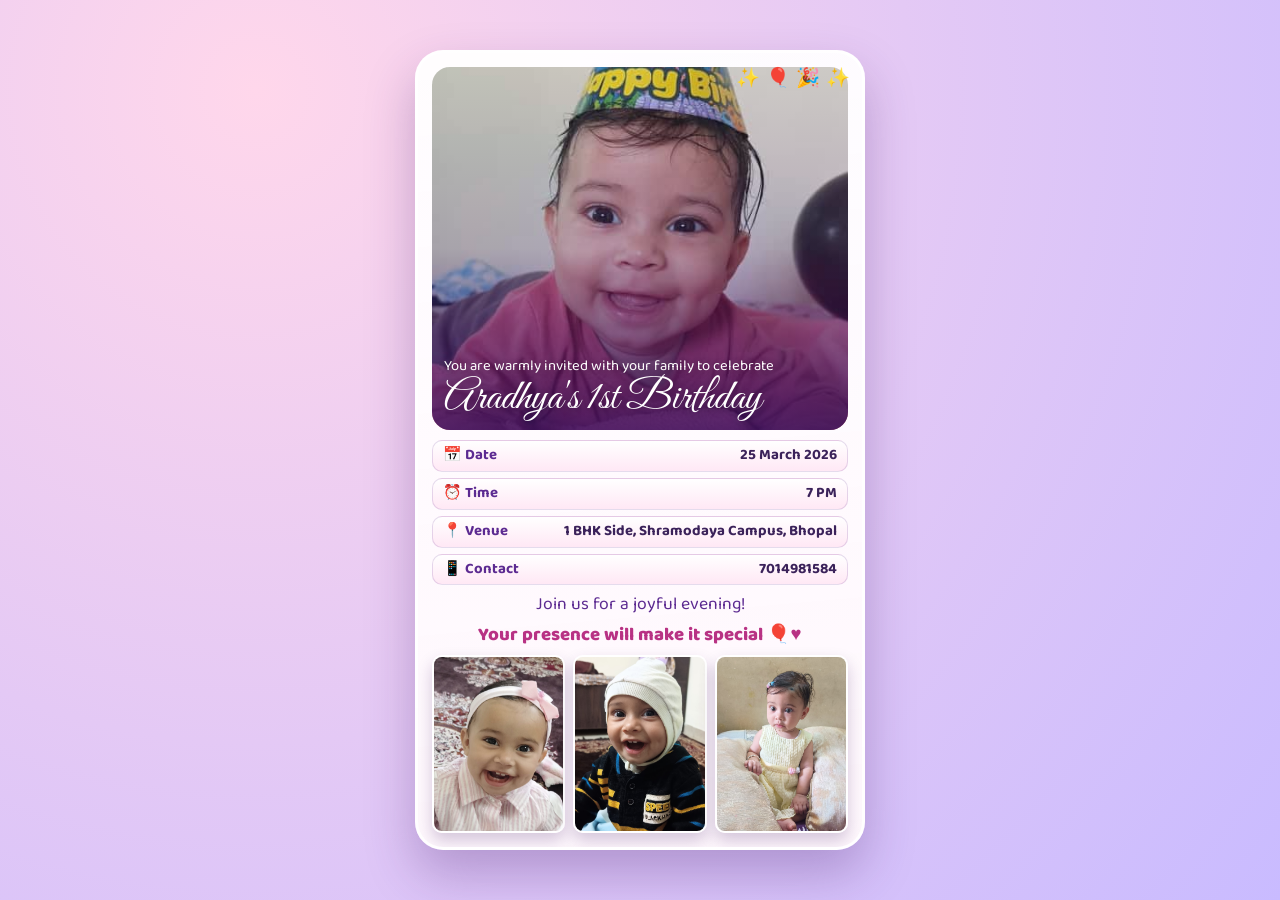
==== video-invite.html @ 9c2704dc "first commit" ====
<!DOCTYPE html>
<html lang="en">
  <head>
    <meta charset="UTF-8" />
    <meta name="viewport" content="width=device-width, initial-scale=1.0" />
    <title>Aradhya Birthday Video Invite</title>
    <link rel="preconnect" href="https://fonts.googleapis.com" />
    <link rel="preconnect" href="https://fonts.gstatic.com" crossorigin />
    <link
      href="https://fonts.googleapis.com/css2?family=Baloo+2:wght@400;600;700;800&family=Great+Vibes&display=swap"
      rel="stylesheet"
    />
    <link rel="stylesheet" href="video-style.css" />
  </head>
  <body>
    <main class="video-stage">
      <section class="video-card" aria-label="Aradhya first birthday invitation">
        <div class="sparkles" aria-hidden="true">
          <span>✨</span>
          <span>🎈</span>
          <span>🎉</span>
          <span>✨</span>
        </div>

        <div class="hero-block">
          <img src="./img/image-15.jpeg" alt="Aradhya smiling in birthday cap" />
          <div class="hero-gradient"></div>
          <div class="hero-text">
            <p>You are warmly invited with your family to celebrate</p>
            <h1>Aradhya's 1st Birthday</h1>
          </div>
        </div>

        <div class="details">
          <p><span>📅 Date</span><strong>25 March 2026</strong></p>
          <p><span>⏰ Time</span><strong>7 PM</strong></p>
          <p><span>📍 Venue</span><strong>1 BHK Side, Shramodaya Campus, Bhopal</strong></p>
          <p><span>📱 Contact</span><strong>7014981584</strong></p>
        </div>

        <p class="line">Join us for a joyful evening!</p>
        <p class="line strong">Your presence will make it special 🎈♥️</p>

        <div class="memory-row" aria-label="Photo memories">
          <img src="./img/image-3.jpeg" alt="Aradhya smiling in pink outfit" />
          <img src="./img/image-10.jpeg" alt="Aradhya in winter cap smiling" />
          <img src="./img/image-13.jpeg" alt="Aradhya in yellow dress" />
        </div>
      </section>
    </main>

    <script src="video-script.js"></script>
  </body>
</html>
---- video-style.css ----
:root {
  --bg1: #ffd7eb;
  --bg2: #c9bbff;
  --card: #fff8fd;
  --ink: #2d1844;
  --purple: #5c2a91;
  --rose: #b83284;
}

* {
  box-sizing: border-box;
}

html,
body {
  margin: 0;
  width: 100%;
  height: 100%;
}

body {
  font-family: "Baloo 2", cursive;
  color: var(--ink);
  overflow: hidden;
  background: radial-gradient(circle at 20% 10%, var(--bg1), var(--bg2));
}

.video-stage {
  width: 100vw;
  height: 100vh;
  display: grid;
  place-items: center;
  padding: 2vh;
}

.video-card {
  width: min(92vw, 450px);
  aspect-ratio: 9 / 16;
  background: linear-gradient(175deg, rgba(255, 255, 255, 0.94), var(--card));
  border-radius: 28px;
  border: 3px solid rgba(255, 255, 255, 0.85);
  box-shadow: 0 24px 50px rgba(63, 26, 105, 0.28);
  position: relative;
  overflow: hidden;
  padding: 14px;
  display: flex;
  flex-direction: column;
  gap: 10px;
}

.sparkles {
  position: absolute;
  top: 10px;
  right: 12px;
  display: flex;
  gap: 6px;
  z-index: 5;
  font-size: 1.2rem;
}

.sparkles span {
  animation: floatIcon 2.2s ease-in-out infinite;
}

.sparkles span:nth-child(2) {
  animation-delay: 0.2s;
}

.sparkles span:nth-child(3) {
  animation-delay: 0.4s;
}

.sparkles span:nth-child(4) {
  animation-delay: 0.6s;
}

.hero-block {
  position: relative;
  flex: 1 1 auto;
  min-height: 42%;
  border-radius: 18px;
  overflow: hidden;
  transform-origin: center;
  animation: heroZoom 8s ease-in-out infinite;
}

.hero-block img {
  width: 100%;
  height: 100%;
  object-fit: cover;
  display: block;
}

.hero-gradient {
  position: absolute;
  inset: 0;
  background: linear-gradient(
    180deg,
    rgba(0, 0, 0, 0.05) 0%,
    rgba(59, 19, 96, 0.22) 50%,
    rgba(59, 19, 96, 0.84) 100%
  );
}

.hero-text {
  position: absolute;
  left: 12px;
  right: 12px;
  bottom: 10px;
  color: #fff;
  text-shadow: 0 2px 10px rgba(0, 0, 0, 0.28);
}

.hero-text p {
  margin: 0;
  font-size: 0.92rem;
  line-height: 1.15;
}

.hero-text h1 {
  margin: 2px 0 0;
  font-family: "Great Vibes", cursive;
  font-size: clamp(2.05rem, 7.2vw, 2.7rem);
  line-height: 1;
  font-weight: 500;
}

.details {
  display: grid;
  gap: 6px;
}

.details p {
  margin: 0;
  background: linear-gradient(180deg, #fff, #ffe8f5);
  border: 1px solid rgba(92, 42, 145, 0.16);
  border-radius: 10px;
  padding: 6px 10px;
  display: flex;
  justify-content: space-between;
  gap: 10px;
  font-size: 0.93rem;
  line-height: 1.2;
}

.details span {
  color: var(--purple);
  font-weight: 700;
  white-space: nowrap;
}

.details strong {
  text-align: right;
  font-weight: 700;
  color: #3b225a;
}

.line {
  margin: 0;
  text-align: center;
  color: var(--purple);
  font-size: 1.1rem;
  line-height: 1.1;
  animation: textPulse 3.2s ease-in-out infinite;
}

.line.strong {
  font-size: 1.16rem;
  color: var(--rose);
  font-weight: 800;
}

.memory-row {
  display: grid;
  grid-template-columns: repeat(3, 1fr);
  gap: 8px;
}

.memory-row img {
  width: 100%;
  aspect-ratio: 3 / 4;
  object-fit: cover;
  border-radius: 10px;
  border: 2px solid #fff;
  box-shadow: 0 8px 16px rgba(58, 19, 95, 0.22);
  animation: memoryBob 4s ease-in-out infinite;
}

.memory-row img:nth-child(2) {
  animation-delay: 0.45s;
}

.memory-row img:nth-child(3) {
  animation-delay: 0.9s;
}

.confetti {
  position: absolute;
  width: 7px;
  height: 11px;
  border-radius: 2px;
  top: -12px;
  pointer-events: none;
  animation: confettiFall linear forwards;
  z-index: 6;
}

@keyframes floatIcon {
  0%,
  100% {
    transform: translateY(0);
  }
  50% {
    transform: translateY(-5px);
  }
}

@keyframes heroZoom {
  0%,
  100% {
    transform: scale(1);
  }
  50% {
    transform: scale(1.04);
  }
}

@keyframes textPulse {
  0%,
  100% {
    transform: scale(1);
  }
  50% {
    transform: scale(1.03);
  }
}

@keyframes memoryBob {
  0%,
  100% {
    transform: translateY(0);
  }
  50% {
    transform: translateY(-4px);
  }
}

@keyframes confettiFall {
  to {
    transform: translateY(110vh) rotate(520deg);
    opacity: 0;
  }
}

@media (max-height: 760px) {
  .video-card {
    padding: 10px;
    gap: 8px;
  }

  .hero-text p {
    font-size: 0.82rem;
  }

  .details p {
    font-size: 0.83rem;
    padding: 5px 8px;
  }

  .line {
    font-size: 1rem;
  }
}
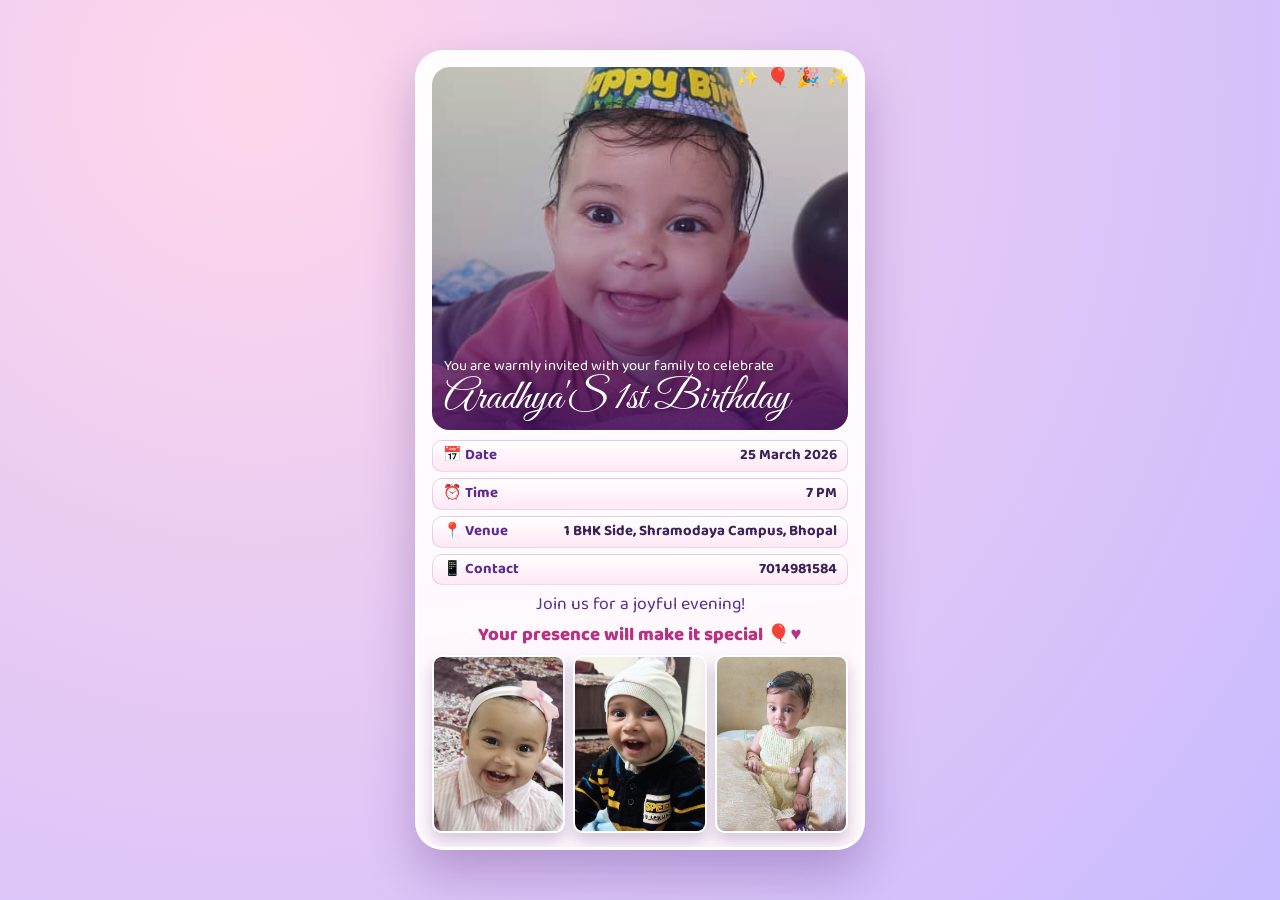
==== commit 79e795dd: "changes" ====
--- a/video-invite.html
+++ b/video-invite.html
@@ -27,7 +27,7 @@
           <div class="hero-gradient"></div>
           <div class="hero-text">
             <p>You are warmly invited with your family to celebrate</p>
-            <h1>Aradhya's 1st Birthday</h1>
+            <h1>Aradhya'S 1st Birthday</h1>
           </div>
         </div>
 
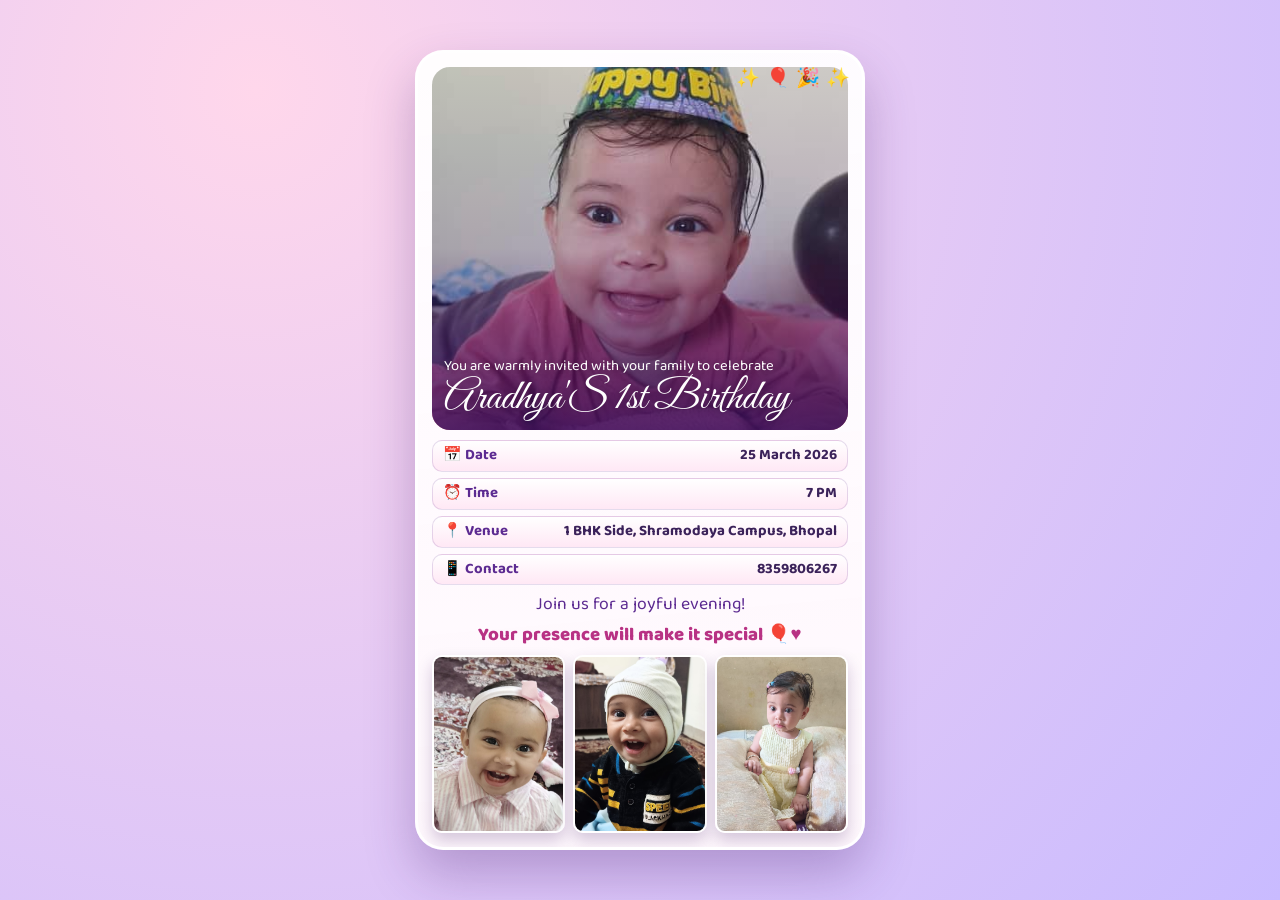
==== commit 294394f9: "changes" ====
--- a/video-invite.html
+++ b/video-invite.html
@@ -35,7 +35,7 @@
           <p><span>📅 Date</span><strong>25 March 2026</strong></p>
           <p><span>⏰ Time</span><strong>7 PM</strong></p>
           <p><span>📍 Venue</span><strong>1 BHK Side, Shramodaya Campus, Bhopal</strong></p>
-          <p><span>📱 Contact</span><strong>7014981584</strong></p>
+          <p><span>📱 Contact</span><strong>8359806267</strong></p>
         </div>
 
         <p class="line">Join us for a joyful evening!</p>
